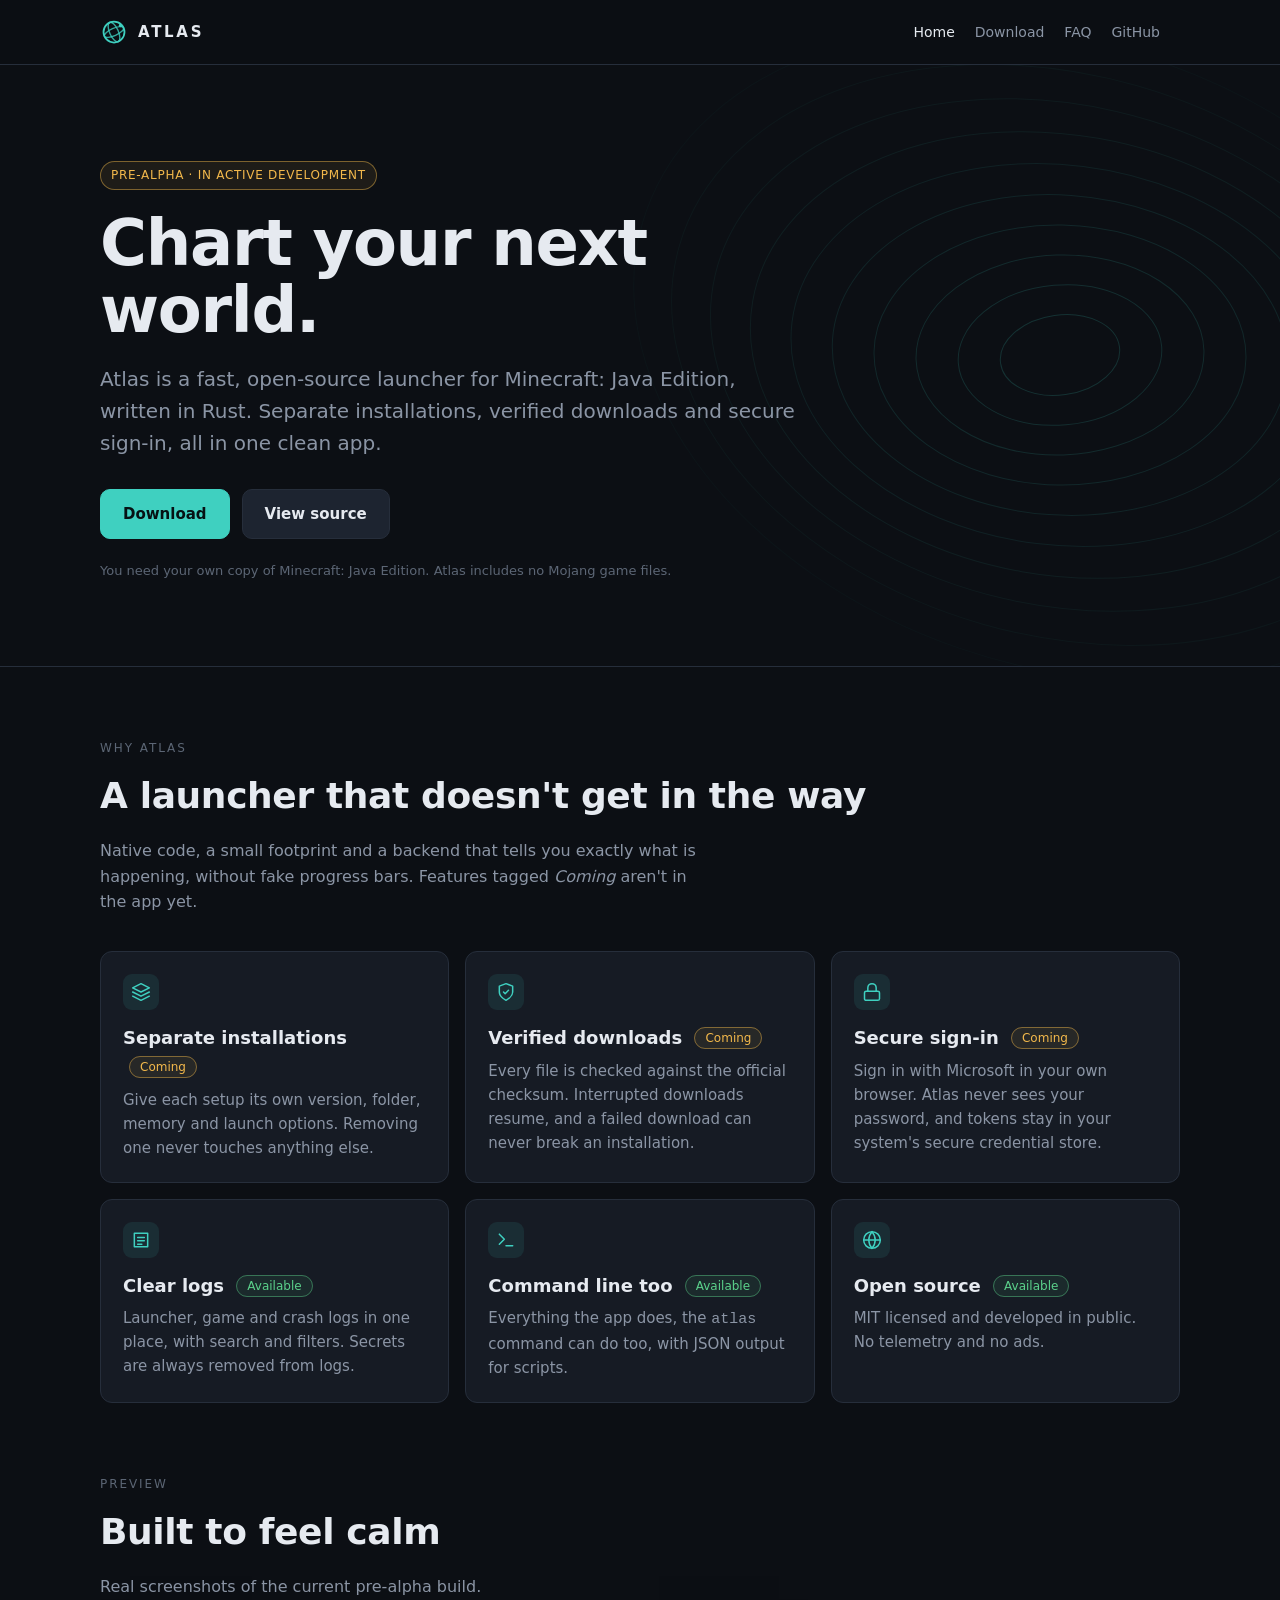
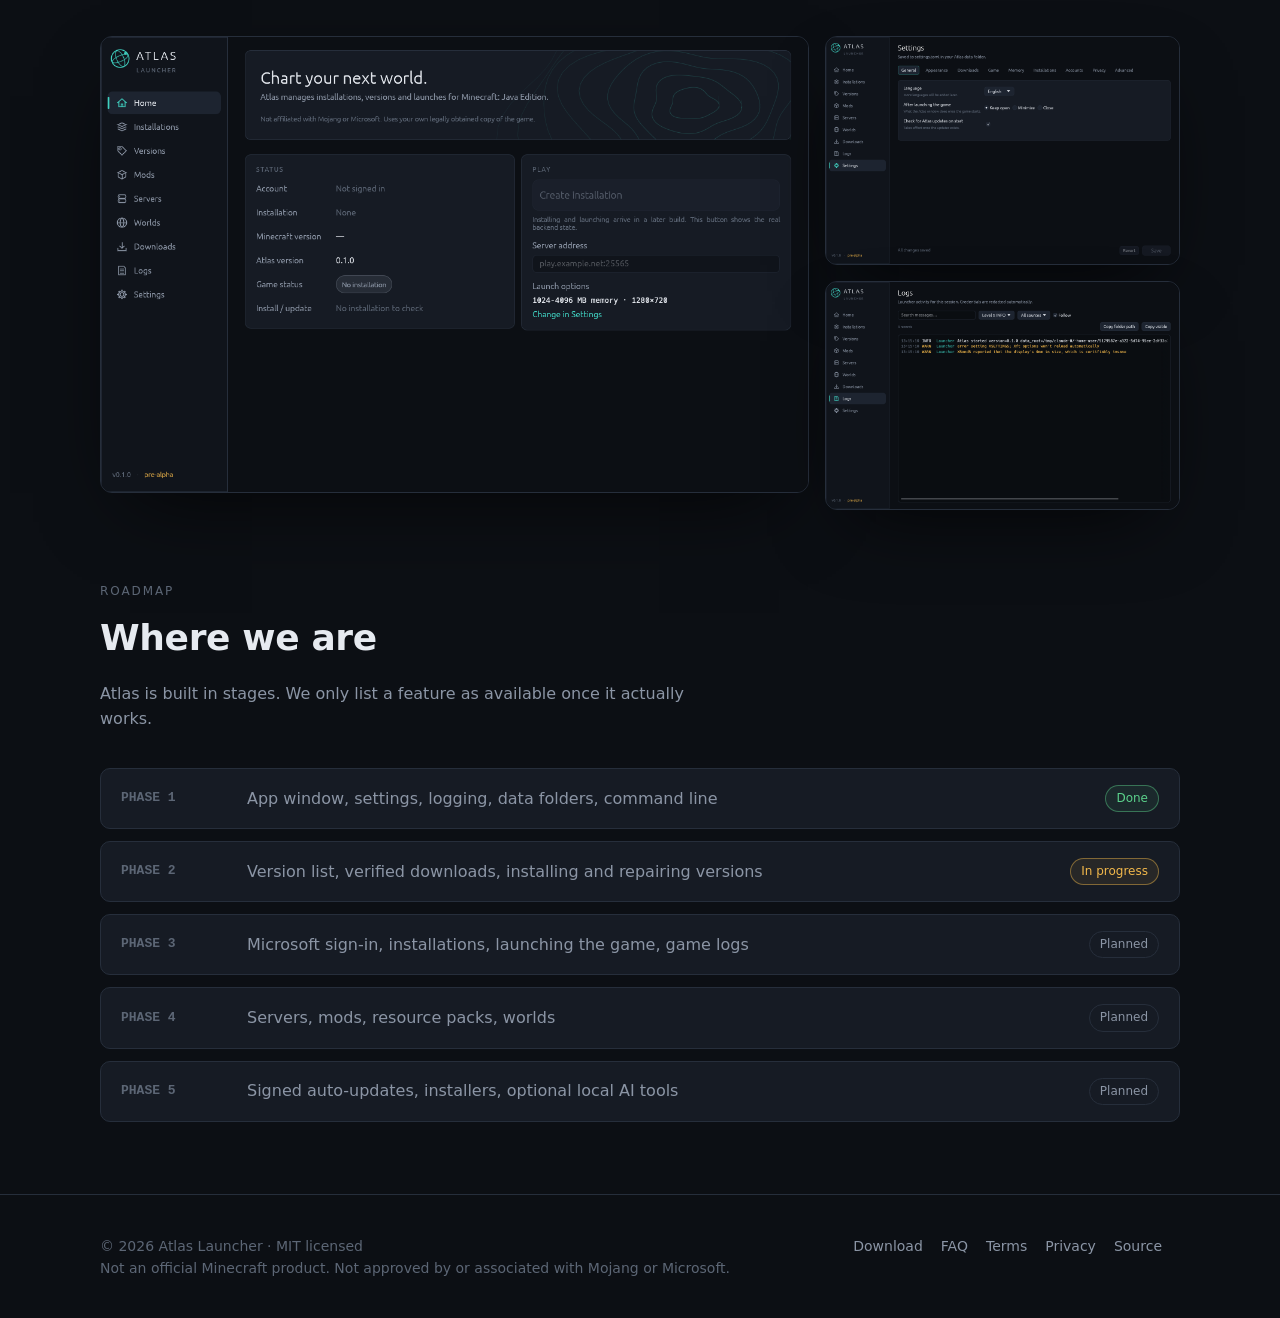
==== site/index.html @ 461ed90b "Add website (GitHub Pages) and cross-platform CI - site/: landing, download (live GitHub release loo" ====
<!doctype html>
<html lang="en">
<head>
<meta charset="utf-8">
<meta name="viewport" content="width=device-width,initial-scale=1">
<title>Atlas Launcher — a fast, open launcher for Minecraft: Java Edition</title>
<meta name="description" content="Atlas is an open-source Rust desktop launcher for Minecraft: Java Edition. Multiple installations, verified downloads, secure Microsoft sign-in.">
<meta name="theme-color" content="#0c0f14">
<meta property="og:title" content="Atlas Launcher — a fast, open launcher for Minecraft: Java Edition">
<meta property="og:description" content="Atlas is an open-source Rust desktop launcher for Minecraft: Java Edition. Multiple installations, verified downloads, secure Microsoft sign-in.">
<meta property="og:image" content="assets/home.png">
<link rel="icon" href="assets/favicon.svg" type="image/svg+xml">
<link rel="stylesheet" href="assets/style.css">
<script src="assets/site.js" defer></script>
</head>
<body>
<header class="nav"><div class="wrap">
<a class="brand" href="index.html"><svg viewBox="0 0 32 32" fill="none" aria-hidden="true"><circle cx="16" cy="16" r="12" stroke="#3fd0c0" stroke-width="2"/><ellipse cx="16" cy="16" rx="5" ry="12" transform="rotate(-24 16 16)" stroke="#3fd0c0" stroke-opacity=".8" stroke-width="1.6"/><ellipse cx="16" cy="16" rx="12" ry="4.2" transform="rotate(-24 16 16)" stroke="#3fd0c0" stroke-opacity=".8" stroke-width="1.6"/><circle cx="23.5" cy="8.5" r="2" fill="#3fd0c0"/></svg>ATLAS</a>
<button class="menu-btn" aria-expanded="false" aria-label="Menu">Menu</button>
<ul><li><a href="index.html" aria-current="page">Home</a></li><li><a href="download.html">Download</a></li><li><a href="faq.html">FAQ</a></li><li><a href="https://github.com/sayovc/Atlas-Launcher">GitHub</a></li><li><a href="#" data-discord hidden>Discord</a></li></ul>
</div></header>
<main>
<section class="hero"><div class="wrap"><svg class="contours" viewBox="0 0 900 700" fill="none" aria-hidden="true"><ellipse cx="520" cy="330" rx="60" ry="40" transform="rotate(-8 520 330)" stroke="#3fd0c0" stroke-opacity="0.32"/><ellipse cx="520" cy="330" rx="102" ry="70" transform="rotate(-5 520 330)" stroke="#3fd0c0" stroke-opacity="0.29"/><ellipse cx="520" cy="330" rx="144" ry="100" transform="rotate(-2 520 330)" stroke="#3fd0c0" stroke-opacity="0.26"/><ellipse cx="520" cy="330" rx="186" ry="130" transform="rotate(1 520 330)" stroke="#3fd0c0" stroke-opacity="0.23"/><ellipse cx="520" cy="330" rx="228" ry="160" transform="rotate(4 520 330)" stroke="#3fd0c0" stroke-opacity="0.20"/><ellipse cx="520" cy="330" rx="270" ry="190" transform="rotate(7 520 330)" stroke="#3fd0c0" stroke-opacity="0.17"/><ellipse cx="520" cy="330" rx="312" ry="220" transform="rotate(10 520 330)" stroke="#3fd0c0" stroke-opacity="0.14"/><ellipse cx="520" cy="330" rx="354" ry="250" transform="rotate(13 520 330)" stroke="#3fd0c0" stroke-opacity="0.11"/><ellipse cx="520" cy="330" rx="396" ry="280" transform="rotate(16 520 330)" stroke="#3fd0c0" stroke-opacity="0.08"/><ellipse cx="520" cy="330" rx="438" ry="310" transform="rotate(19 520 330)" stroke="#3fd0c0" stroke-opacity="0.05"/></svg>
<span class="badge">Pre-alpha · in active development</span>
<h1>Chart your next world.</h1>
<p class="lead">Atlas is a fast, open-source launcher for Minecraft: Java Edition, written in Rust. Separate installations, verified downloads and secure sign-in, all in one clean app.</p>
<div class="ctas"><a class="btn primary" href="download.html">Download</a><a class="btn" href="https://github.com/sayovc/Atlas-Launcher">View source</a><a class="btn" href="#" data-discord hidden>Join Discord</a></div>
<p class="fine">You need your own copy of Minecraft: Java Edition. Atlas includes no Mojang game files.</p>
</div></section>

<section><div class="wrap">
<p class="eyebrow">Why Atlas</p><h2>A launcher that doesn't get in the way</h2>
<p class="sub">Native code, a small footprint and a backend that tells you exactly what is happening, without fake progress bars. Features tagged <em>Coming</em> aren't in the app yet.</p>
<div class="grid">
<div class="card reveal"><div class="icon"><svg viewBox="0 0 24 24" fill="none" stroke="currentColor" stroke-width="1.8" stroke-linecap="round" stroke-linejoin="round"><path d="M12 2 2 7l10 5 10-5-10-5z"/><path d="m2 17 10 5 10-5"/><path d="m2 12 10 5 10-5"/></svg></div><h3>Separate installations <span class="pill next">Coming</span></h3><p>Give each setup its own version, folder, memory and launch options. Removing one never touches anything else.</p></div>
<div class="card reveal"><div class="icon"><svg viewBox="0 0 24 24" fill="none" stroke="currentColor" stroke-width="1.8" stroke-linecap="round" stroke-linejoin="round"><path d="M12 22s8-4 8-10V5l-8-3-8 3v7c0 6 8 10 8 10z"/><path d="m9 12 2 2 4-4"/></svg></div><h3>Verified downloads <span class="pill next">Coming</span></h3><p>Every file is checked against the official checksum. Interrupted downloads resume, and a failed download can never break an installation.</p></div>
<div class="card reveal"><div class="icon"><svg viewBox="0 0 24 24" fill="none" stroke="currentColor" stroke-width="1.8" stroke-linecap="round" stroke-linejoin="round"><rect x="3" y="11" width="18" height="11" rx="2"/><path d="M7 11V7a5 5 0 0 1 10 0v4"/></svg></div><h3>Secure sign-in <span class="pill next">Coming</span></h3><p>Sign in with Microsoft in your own browser. Atlas never sees your password, and tokens stay in your system's secure credential store.</p></div>
<div class="card reveal"><div class="icon"><svg viewBox="0 0 24 24" fill="none" stroke="currentColor" stroke-width="1.8" stroke-linecap="round" stroke-linejoin="round"><path d="M4 4h16v16H4z"/><path d="M8 9h8M8 13h8M8 17h5"/></svg></div><h3>Clear logs <span class="pill done">Available</span></h3><p>Launcher, game and crash logs in one place, with search and filters. Secrets are always removed from logs.</p></div>
<div class="card reveal"><div class="icon"><svg viewBox="0 0 24 24" fill="none" stroke="currentColor" stroke-width="1.8" stroke-linecap="round" stroke-linejoin="round"><polyline points="4 17 10 11 4 5"/><line x1="12" y1="19" x2="20" y2="19"/></svg></div><h3>Command line too <span class="pill done">Available</span></h3><p>Everything the app does, the <code>atlas</code> command can do too, with JSON output for scripts.</p></div>
<div class="card reveal"><div class="icon"><svg viewBox="0 0 24 24" fill="none" stroke="currentColor" stroke-width="1.8" stroke-linecap="round" stroke-linejoin="round"><circle cx="12" cy="12" r="10"/><path d="M2 12h20"/><path d="M12 2a15 15 0 0 1 0 20 15 15 0 0 1 0-20z"/></svg></div><h3>Open source <span class="pill done">Available</span></h3><p>MIT licensed and developed in public. No telemetry and no ads.</p></div>
</div></div></section>

<section style="padding-top:0"><div class="wrap">
<p class="eyebrow">Preview</p><h2>Built to feel calm</h2>
<p class="sub">Real screenshots of the current pre-alpha build.</p>
<div class="shots reveal"><img class="shot" src="assets/home.png" alt="Atlas home screen showing status and play panel" loading="lazy">
<div class="side"><img class="shot" src="assets/settings.png" alt="Atlas settings screen" loading="lazy"><img class="shot" src="assets/logs.png" alt="Atlas log viewer" loading="lazy"></div></div>
</div></section>

<section style="padding-top:0"><div class="wrap">
<p class="eyebrow">Roadmap</p><h2>Where we are</h2>
<p class="sub">Atlas is built in stages. We only list a feature as available once it actually works.</p>
<div class="road">
<div class="step reveal"><b>PHASE 1</b><span class="d">App window, settings, logging, data folders, command line</span><span class="pill done">Done</span></div>
<div class="step reveal"><b>PHASE 2</b><span class="d">Version list, verified downloads, installing and repairing versions</span><span class="pill next">In progress</span></div>
<div class="step reveal"><b>PHASE 3</b><span class="d">Microsoft sign-in, installations, launching the game, game logs</span><span class="pill later">Planned</span></div>
<div class="step reveal"><b>PHASE 4</b><span class="d">Servers, mods, resource packs, worlds</span><span class="pill later">Planned</span></div>
<div class="step reveal"><b>PHASE 5</b><span class="d">Signed auto-updates, installers, optional local AI tools</span><span class="pill later">Planned</span></div>
</div></div></section>

</main>
<footer><div class="wrap">
<div>© <span data-year>2026</span> Atlas Launcher · MIT licensed<br>Not an official Minecraft product. Not approved by or associated with Mojang or Microsoft.</div>
<ul><li><a href="download.html">Download</a></li><li><a href="faq.html">FAQ</a></li><li><a href="terms.html">Terms</a></li><li><a href="privacy.html">Privacy</a></li><li><a href="https://github.com/sayovc/Atlas-Launcher">Source</a></li><li><a href="#" data-discord hidden>Discord</a></li></ul>
</div></footer>
</body>
</html>
---- site/assets/style.css ----
:root{
  --bg:#0c0f14;--bg2:#10141b;--surface:#161b24;--surface-hi:#1d2430;--border:#262e3b;
  --text:#e6eaf0;--dim:#8b95a5;--faint:#5c6675;--accent:#3fd0c0;--accent-ink:#061214;
  --warn:#f2b84b;--radius:12px;--max:1120px;
  --font:"Inter",system-ui,-apple-system,"Segoe UI",Roboto,Ubuntu,sans-serif;
  --mono:"JetBrains Mono",ui-monospace,SFMono-Regular,Menlo,Consolas,monospace;
}
*{box-sizing:border-box}
html{scroll-behavior:smooth}
@media (prefers-reduced-motion:reduce){html{scroll-behavior:auto}*{animation:none!important;transition:none!important}}
body{margin:0;background:var(--bg);color:var(--text);font:16px/1.6 var(--font);-webkit-font-smoothing:antialiased}
a{color:var(--accent);text-decoration:none}a:hover{text-decoration:underline}
img{max-width:100%;display:block}
.wrap{max-width:var(--max);margin:0 auto;padding:0 20px}
/* header */
.nav{position:sticky;top:0;z-index:10;background:rgba(12,15,20,.82);backdrop-filter:blur(10px);border-bottom:1px solid var(--border)}
.nav .wrap{display:flex;align-items:center;gap:24px;height:64px}
.brand{display:flex;align-items:center;gap:10px;color:var(--text);font-weight:700;letter-spacing:.18em;font-size:15px}
.brand:hover{text-decoration:none}
.brand svg{width:28px;height:28px}
.nav ul{display:flex;gap:20px;list-style:none;margin:0 0 0 auto;padding:0}
.nav ul a{color:var(--dim);font-size:14px}.nav ul a:hover,.nav ul a[aria-current]{color:var(--text);text-decoration:none}
.menu-btn{display:none;margin-left:auto;background:none;border:1px solid var(--border);color:var(--text);border-radius:8px;padding:6px 10px;font:inherit}
@media (max-width:760px){
  .menu-btn{display:block}
  .nav ul{display:none;position:absolute;top:64px;left:0;right:0;flex-direction:column;gap:0;background:var(--bg2);border-bottom:1px solid var(--border);padding:8px 20px}
  .nav ul.open{display:flex}.nav ul a{display:block;padding:10px 0}
}
/* buttons */
.btn{display:inline-flex;align-items:center;gap:8px;padding:12px 22px;border-radius:10px;font-weight:600;font-size:15px;border:1px solid var(--border);background:var(--surface-hi);color:var(--text);transition:transform .15s,border-color .15s,background .15s}
.btn:hover{text-decoration:none;border-color:var(--accent);transform:translateY(-1px)}
.btn.primary{background:var(--accent);color:var(--accent-ink);border-color:var(--accent)}
.btn.primary:hover{filter:brightness(1.07)}
.btn[hidden]{display:none}
/* hero */
.hero{position:relative;overflow:hidden;padding:96px 0 72px;border-bottom:1px solid var(--border)}
.hero .contours{position:absolute;right:-160px;top:-40px;width:900px;opacity:.55;pointer-events:none}
.hero h1{font-size:clamp(36px,6vw,64px);line-height:1.05;margin:0 0 18px;letter-spacing:-.02em;max-width:14ch}
.hero p.lead{font-size:clamp(17px,2.2vw,20px);color:var(--dim);max-width:56ch;margin:0 0 30px}
.hero .ctas{display:flex;flex-wrap:wrap;gap:12px}
.badge{display:inline-block;font-size:12px;letter-spacing:.06em;text-transform:uppercase;padding:4px 10px;border-radius:999px;border:1px solid rgba(242,184,75,.45);color:var(--warn);background:rgba(242,184,75,.08);margin-bottom:20px}
.fine{font-size:13px;color:var(--faint);margin-top:22px}
/* sections */
section{padding:72px 0}
.eyebrow{font-size:12px;letter-spacing:.16em;text-transform:uppercase;color:var(--faint);margin:0 0 8px}
h2{font-size:clamp(26px,3.4vw,36px);margin:0 0 14px;letter-spacing:-.01em}
h3{margin:0 0 6px;font-size:18px}
.sub{color:var(--dim);max-width:60ch;margin:0 0 36px}
.grid{display:grid;gap:16px;grid-template-columns:repeat(auto-fit,minmax(300px,1fr))}
.card h3 .pill{vertical-align:middle;margin-left:6px;font-weight:500}
.card{background:var(--surface);border:1px solid var(--border);border-radius:var(--radius);padding:22px}
.card p{margin:0;color:var(--dim);font-size:15px}
.card .icon{width:36px;height:36px;border-radius:9px;display:grid;place-items:center;background:rgba(63,208,192,.1);color:var(--accent);margin-bottom:14px}
.card .icon svg{width:20px;height:20px}
.shot{border-radius:var(--radius);border:1px solid var(--border);box-shadow:0 30px 80px -30px rgba(0,0,0,.8)}
.shots{display:grid;gap:16px;grid-template-columns:2fr 1fr}
.shots .side{display:grid;gap:16px}
@media (max-width:760px){.shots{grid-template-columns:1fr}}
/* roadmap */
.road{display:grid;gap:12px}
.step{display:grid;grid-template-columns:110px 1fr auto;gap:16px;align-items:center;background:var(--surface);border:1px solid var(--border);border-radius:10px;padding:16px 20px}
.step b{font-family:var(--mono);font-size:13px;color:var(--faint)}
.step span.d{color:var(--dim)}
.pill{font-size:12px;padding:3px 10px;border-radius:999px;white-space:nowrap}
.pill.done{color:#5bd18b;border:1px solid rgba(91,209,139,.45);background:rgba(91,209,139,.08)}
.pill.next{color:var(--warn);border:1px solid rgba(242,184,75,.45);background:rgba(242,184,75,.08)}
.pill.later{color:var(--dim);border:1px solid var(--border)}
@media (max-width:620px){.step{grid-template-columns:1fr}}
/* prose pages */
.page{padding:64px 0 80px}
.prose{max-width:760px}
.prose h1{font-size:clamp(30px,4.5vw,44px);margin:0 0 8px;letter-spacing:-.02em}
.prose h2{font-size:22px;margin:40px 0 10px}
.prose p,.prose li{color:#c4cad4}
.prose .meta{color:var(--faint);font-size:14px;margin-bottom:28px}
.prose code,pre{font-family:var(--mono);font-size:14px;background:var(--surface);border:1px solid var(--border);border-radius:6px}
.prose code{padding:1px 6px}
pre{padding:16px;overflow-x:auto;color:var(--text)}
details{background:var(--surface);border:1px solid var(--border);border-radius:10px;padding:14px 18px;margin-bottom:10px}
details summary{cursor:pointer;font-weight:600}
details p{margin:10px 0 0}
.note{border-left:3px solid var(--warn);background:rgba(242,184,75,.06);padding:12px 16px;border-radius:0 8px 8px 0;color:#d9cfb9}
/* downloads */
.dl-grid{display:grid;gap:16px;grid-template-columns:repeat(auto-fit,minmax(260px,1fr));margin:28px 0}
.dl{background:var(--surface);border:1px solid var(--border);border-radius:var(--radius);padding:22px;display:flex;flex-direction:column;gap:10px}
.dl.recommended{border-color:var(--accent);box-shadow:0 0 0 1px var(--accent) inset}
.dl .os{font-weight:700;font-size:18px}
.dl .files{display:flex;flex-direction:column;gap:6px;font-size:14px}
.dl .muted{color:var(--faint);font-size:14px}
/* footer */
footer{border-top:1px solid var(--border);padding:40px 0;color:var(--faint);font-size:14px}
footer .wrap{display:flex;flex-wrap:wrap;gap:24px;justify-content:space-between}
footer ul{list-style:none;display:flex;flex-wrap:wrap;gap:18px;margin:0;padding:0}
footer a{color:var(--dim)}
.reveal{opacity:0;transform:translateY(12px);transition:opacity .6s ease,transform .6s ease}
.reveal.in{opacity:1;transform:none}
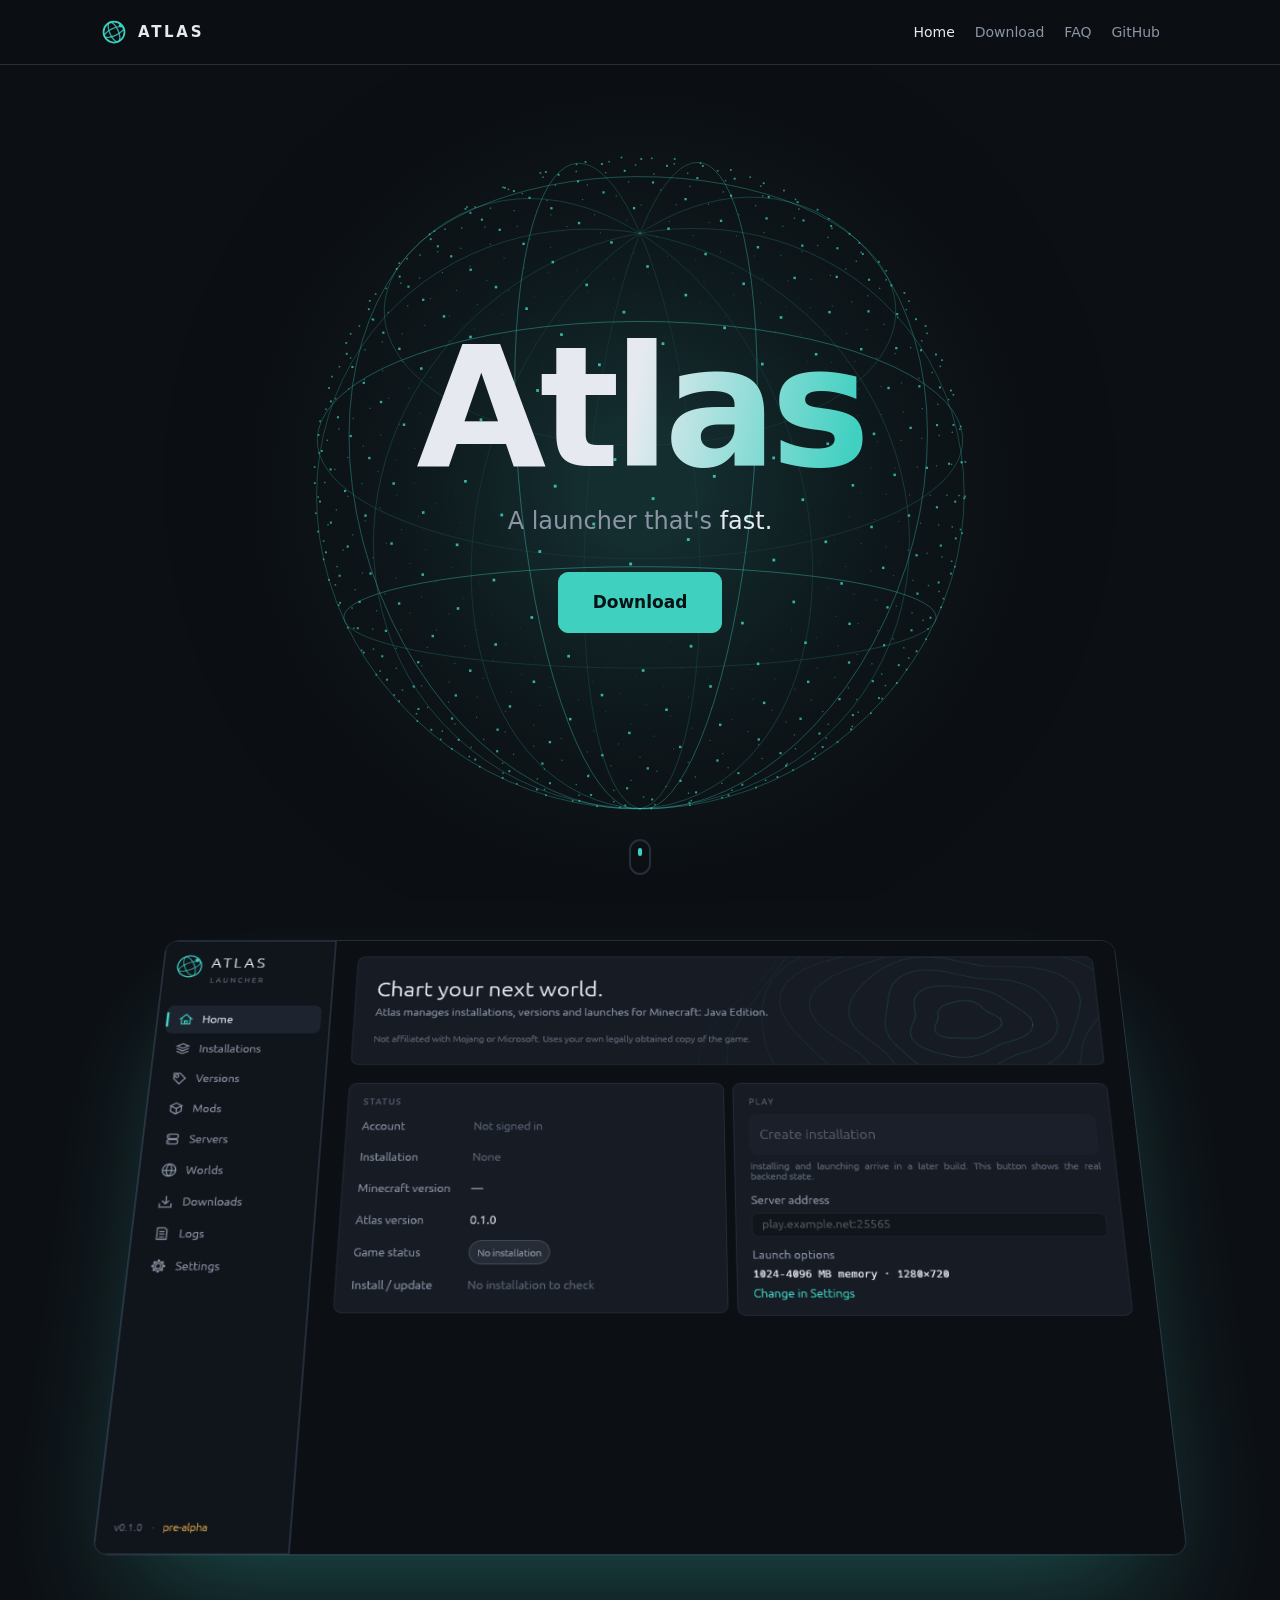
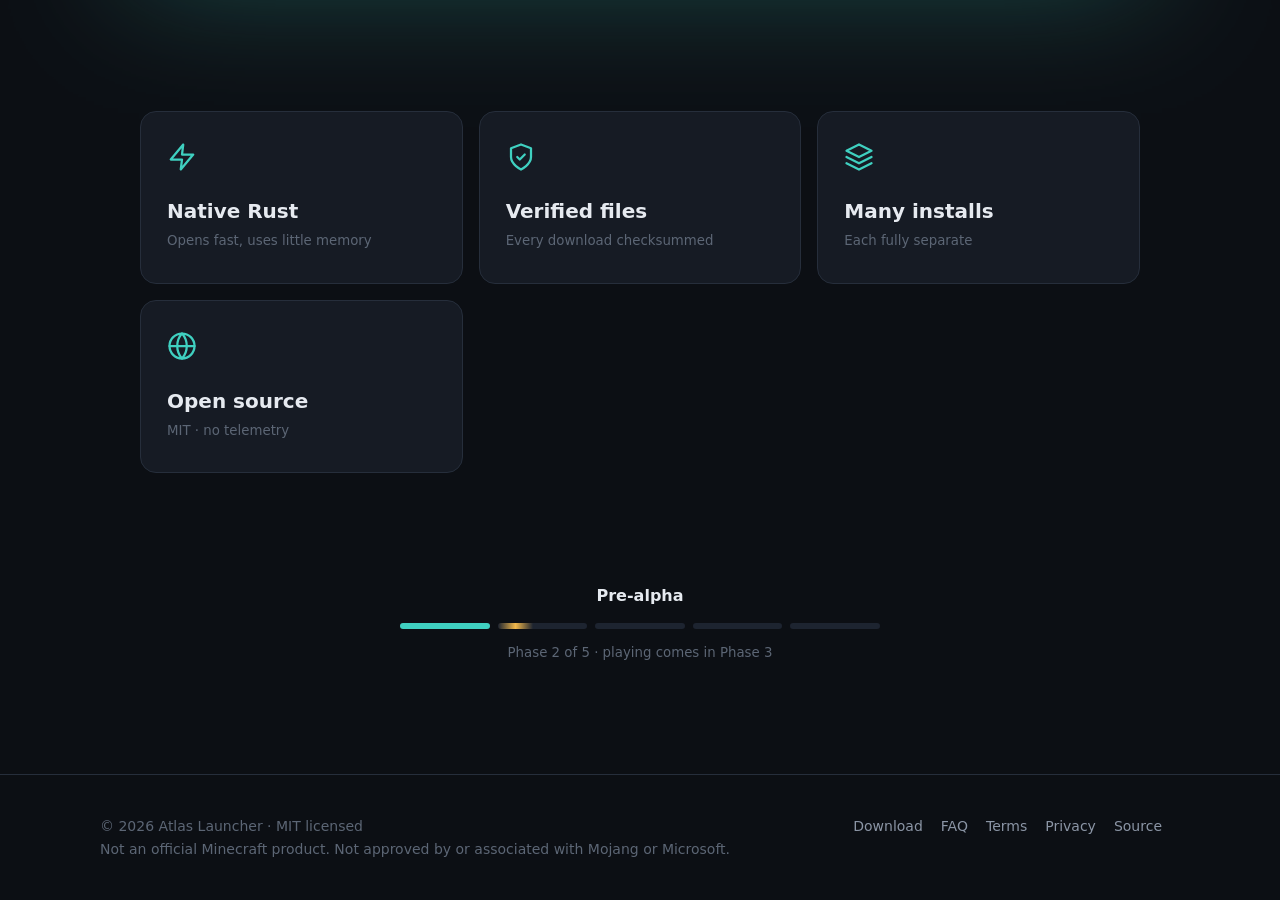
==== commit cb3635f6: "Website: minimal animated home page Interactive canvas globe (cursor tilt, drag to spin), cycling ta" ====
--- a/site/index.html
+++ b/site/index.html
@@ -3,11 +3,11 @@
 <head>
 <meta charset="utf-8">
 <meta name="viewport" content="width=device-width,initial-scale=1">
-<title>Atlas Launcher — a fast, open launcher for Minecraft: Java Edition</title>
-<meta name="description" content="Atlas is an open-source Rust desktop launcher for Minecraft: Java Edition. Multiple installations, verified downloads, secure Microsoft sign-in.">
+<title>Atlas Launcher</title>
+<meta name="description" content="A fast, open-source Minecraft: Java Edition launcher written in Rust.">
 <meta name="theme-color" content="#0c0f14">
-<meta property="og:title" content="Atlas Launcher — a fast, open launcher for Minecraft: Java Edition">
-<meta property="og:description" content="Atlas is an open-source Rust desktop launcher for Minecraft: Java Edition. Multiple installations, verified downloads, secure Microsoft sign-in.">
+<meta property="og:title" content="Atlas Launcher">
+<meta property="og:description" content="A fast, open-source Minecraft: Java Edition launcher written in Rust.">
 <meta property="og:image" content="assets/home.png">
 <link rel="icon" href="assets/favicon.svg" type="image/svg+xml">
 <link rel="stylesheet" href="assets/style.css">
@@ -20,43 +20,35 @@
 <ul><li><a href="index.html" aria-current="page">Home</a></li><li><a href="download.html">Download</a></li><li><a href="faq.html">FAQ</a></li><li><a href="https://github.com/sayovc/Atlas-Launcher">GitHub</a></li><li><a href="#" data-discord hidden>Discord</a></li></ul>
 </div></header>
 <main>
-<section class="hero"><div class="wrap"><svg class="contours" viewBox="0 0 900 700" fill="none" aria-hidden="true"><ellipse cx="520" cy="330" rx="60" ry="40" transform="rotate(-8 520 330)" stroke="#3fd0c0" stroke-opacity="0.32"/><ellipse cx="520" cy="330" rx="102" ry="70" transform="rotate(-5 520 330)" stroke="#3fd0c0" stroke-opacity="0.29"/><ellipse cx="520" cy="330" rx="144" ry="100" transform="rotate(-2 520 330)" stroke="#3fd0c0" stroke-opacity="0.26"/><ellipse cx="520" cy="330" rx="186" ry="130" transform="rotate(1 520 330)" stroke="#3fd0c0" stroke-opacity="0.23"/><ellipse cx="520" cy="330" rx="228" ry="160" transform="rotate(4 520 330)" stroke="#3fd0c0" stroke-opacity="0.20"/><ellipse cx="520" cy="330" rx="270" ry="190" transform="rotate(7 520 330)" stroke="#3fd0c0" stroke-opacity="0.17"/><ellipse cx="520" cy="330" rx="312" ry="220" transform="rotate(10 520 330)" stroke="#3fd0c0" stroke-opacity="0.14"/><ellipse cx="520" cy="330" rx="354" ry="250" transform="rotate(13 520 330)" stroke="#3fd0c0" stroke-opacity="0.11"/><ellipse cx="520" cy="330" rx="396" ry="280" transform="rotate(16 520 330)" stroke="#3fd0c0" stroke-opacity="0.08"/><ellipse cx="520" cy="330" rx="438" ry="310" transform="rotate(19 520 330)" stroke="#3fd0c0" stroke-opacity="0.05"/></svg>
-<span class="badge">Pre-alpha · in active development</span>
-<h1>Chart your next world.</h1>
-<p class="lead">Atlas is a fast, open-source launcher for Minecraft: Java Edition, written in Rust. Separate installations, verified downloads and secure sign-in, all in one clean app.</p>
-<div class="ctas"><a class="btn primary" href="download.html">Download</a><a class="btn" href="https://github.com/sayovc/Atlas-Launcher">View source</a><a class="btn" href="#" data-discord hidden>Join Discord</a></div>
-<p class="fine">You need your own copy of Minecraft: Java Edition. Atlas includes no Mojang game files.</p>
-</div></section>
+<section class="hero2"><canvas id="globe" aria-hidden="true"></canvas>
+<div class="inner">
+<h1 class="title">Atlas</h1>
+<p class="tag">A launcher that's <span class="word" id="word">fast.</span></p>
+<a class="btn primary glow magnetic" href="download.html">Download</a>
+</div><span class="scroll-hint" aria-hidden="true"></span></section>
 
-<section><div class="wrap">
-<p class="eyebrow">Why Atlas</p><h2>A launcher that doesn't get in the way</h2>
-<p class="sub">Native code, a small footprint and a backend that tells you exactly what is happening, without fake progress bars. Features tagged <em>Coming</em> aren't in the app yet.</p>
-<div class="grid">
-<div class="card reveal"><div class="icon"><svg viewBox="0 0 24 24" fill="none" stroke="currentColor" stroke-width="1.8" stroke-linecap="round" stroke-linejoin="round"><path d="M12 2 2 7l10 5 10-5-10-5z"/><path d="m2 17 10 5 10-5"/><path d="m2 12 10 5 10-5"/></svg></div><h3>Separate installations <span class="pill next">Coming</span></h3><p>Give each setup its own version, folder, memory and launch options. Removing one never touches anything else.</p></div>
-<div class="card reveal"><div class="icon"><svg viewBox="0 0 24 24" fill="none" stroke="currentColor" stroke-width="1.8" stroke-linecap="round" stroke-linejoin="round"><path d="M12 22s8-4 8-10V5l-8-3-8 3v7c0 6 8 10 8 10z"/><path d="m9 12 2 2 4-4"/></svg></div><h3>Verified downloads <span class="pill next">Coming</span></h3><p>Every file is checked against the official checksum. Interrupted downloads resume, and a failed download can never break an installation.</p></div>
-<div class="card reveal"><div class="icon"><svg viewBox="0 0 24 24" fill="none" stroke="currentColor" stroke-width="1.8" stroke-linecap="round" stroke-linejoin="round"><rect x="3" y="11" width="18" height="11" rx="2"/><path d="M7 11V7a5 5 0 0 1 10 0v4"/></svg></div><h3>Secure sign-in <span class="pill next">Coming</span></h3><p>Sign in with Microsoft in your own browser. Atlas never sees your password, and tokens stay in your system's secure credential store.</p></div>
-<div class="card reveal"><div class="icon"><svg viewBox="0 0 24 24" fill="none" stroke="currentColor" stroke-width="1.8" stroke-linecap="round" stroke-linejoin="round"><path d="M4 4h16v16H4z"/><path d="M8 9h8M8 13h8M8 17h5"/></svg></div><h3>Clear logs <span class="pill done">Available</span></h3><p>Launcher, game and crash logs in one place, with search and filters. Secrets are always removed from logs.</p></div>
-<div class="card reveal"><div class="icon"><svg viewBox="0 0 24 24" fill="none" stroke="currentColor" stroke-width="1.8" stroke-linecap="round" stroke-linejoin="round"><polyline points="4 17 10 11 4 5"/><line x1="12" y1="19" x2="20" y2="19"/></svg></div><h3>Command line too <span class="pill done">Available</span></h3><p>Everything the app does, the <code>atlas</code> command can do too, with JSON output for scripts.</p></div>
-<div class="card reveal"><div class="icon"><svg viewBox="0 0 24 24" fill="none" stroke="currentColor" stroke-width="1.8" stroke-linecap="round" stroke-linejoin="round"><circle cx="12" cy="12" r="10"/><path d="M2 12h20"/><path d="M12 2a15 15 0 0 1 0 20 15 15 0 0 1 0-20z"/></svg></div><h3>Open source <span class="pill done">Available</span></h3><p>MIT licensed and developed in public. No telemetry and no ads.</p></div>
-</div></div></section>
+<div class="stage"><div class="frame"><img src="assets/home.png" alt="Atlas launcher home screen"></div></div>
 
-<section style="padding-top:0"><div class="wrap">
-<p class="eyebrow">Preview</p><h2>Built to feel calm</h2>
-<p class="sub">Real screenshots of the current pre-alpha build.</p>
-<div class="shots reveal"><img class="shot" src="assets/home.png" alt="Atlas home screen showing status and play panel" loading="lazy">
-<div class="side"><img class="shot" src="assets/settings.png" alt="Atlas settings screen" loading="lazy"><img class="shot" src="assets/logs.png" alt="Atlas log viewer" loading="lazy"></div></div>
-</div></section>
+<div class="tiles">
+<div class="spot"><svg viewBox="0 0 24 24" fill="none" stroke="currentColor" stroke-width="1.8" stroke-linecap="round" stroke-linejoin="round"><path d="M13 2 3 14h9l-1 8 10-12h-9l1-8z"/></svg><b>Native Rust</b><small>Opens fast, uses little memory</small></div>
+<div class="spot"><svg viewBox="0 0 24 24" fill="none" stroke="currentColor" stroke-width="1.8" stroke-linecap="round" stroke-linejoin="round"><path d="M12 22s8-4 8-10V5l-8-3-8 3v7c0 6 8 10 8 10z"/><path d="m9 12 2 2 4-4"/></svg><b>Verified files</b><small>Every download checksummed</small></div>
+<div class="spot"><svg viewBox="0 0 24 24" fill="none" stroke="currentColor" stroke-width="1.8" stroke-linecap="round" stroke-linejoin="round"><path d="M12 2 2 7l10 5 10-5-10-5z"/><path d="m2 17 10 5 10-5"/><path d="m2 12 10 5 10-5"/></svg><b>Many installs</b><small>Each fully separate</small></div>
+<div class="spot"><svg viewBox="0 0 24 24" fill="none" stroke="currentColor" stroke-width="1.8" stroke-linecap="round" stroke-linejoin="round"><circle cx="12" cy="12" r="10"/><path d="M2 12h20"/><path d="M12 2a15 15 0 0 1 0 20 15 15 0 0 1 0-20z"/></svg><b>Open source</b><small>MIT · no telemetry</small></div>
+</div>
 
-<section style="padding-top:0"><div class="wrap">
-<p class="eyebrow">Roadmap</p><h2>Where we are</h2>
-<p class="sub">Atlas is built in stages. We only list a feature as available once it actually works.</p>
-<div class="road">
-<div class="step reveal"><b>PHASE 1</b><span class="d">App window, settings, logging, data folders, command line</span><span class="pill done">Done</span></div>
-<div class="step reveal"><b>PHASE 2</b><span class="d">Version list, verified downloads, installing and repairing versions</span><span class="pill next">In progress</span></div>
-<div class="step reveal"><b>PHASE 3</b><span class="d">Microsoft sign-in, installations, launching the game, game logs</span><span class="pill later">Planned</span></div>
-<div class="step reveal"><b>PHASE 4</b><span class="d">Servers, mods, resource packs, worlds</span><span class="pill later">Planned</span></div>
-<div class="step reveal"><b>PHASE 5</b><span class="d">Signed auto-updates, installers, optional local AI tools</span><span class="pill later">Planned</span></div>
-</div></div></section>
+<div class="progress"><b>Pre-alpha</b>
+<div class="bar"><i class="done"></i><i class="now"></i><i></i><i></i><i></i></div>
+<small>Phase 2 of 5 · playing comes in Phase 3</small></div>
+<script src="assets/globe.js" defer></script>
+<script>
+(() => {
+  const words = ["fast.", "open.", "yours.", "safe.", "simple."];
+  const el = document.getElementById("word"); let i = 0;
+  if (matchMedia("(prefers-reduced-motion: reduce)").matches) return;
+  setInterval(() => { i = (i + 1) % words.length; el.textContent = words[i];
+    el.style.animation = "none"; void el.offsetWidth; el.style.animation = ""; }, 2200);
+})();
+</script>
 
 </main>
 <footer><div class="wrap">
--- a/site/assets/style.css
+++ b/site/assets/style.css
@@ -94,3 +94,40 @@
 footer a{color:var(--dim)}
 .reveal{opacity:0;transform:translateY(12px);transition:opacity .6s ease,transform .6s ease}
 .reveal.in{opacity:1;transform:none}
+/* ---------- home v2 ---------- */
+.hero2{position:relative;min-height:calc(100vh - 64px);display:grid;place-items:center;text-align:center;overflow:hidden;padding:40px 20px}
+.hero2 canvas{position:absolute;inset:0;width:100%;height:100%;cursor:grab}
+.hero2 canvas:active{cursor:grabbing}
+.hero2 .inner{position:relative;pointer-events:none}
+.hero2 .inner a{pointer-events:auto}
+.title{font-size:clamp(64px,14vw,168px);font-weight:800;letter-spacing:-.04em;line-height:.9;margin:0;
+  background:linear-gradient(100deg,#e6eaf0 20%,#3fd0c0 40%,#e6eaf0 60%);background-size:250% 100%;
+  -webkit-background-clip:text;background-clip:text;color:transparent;animation:shine 6s ease-in-out infinite}
+@keyframes shine{0%,100%{background-position:100% 0}50%{background-position:0 0}}
+.tag{font-size:clamp(18px,2.4vw,24px);color:var(--dim);margin:18px 0 34px;height:1.5em}
+.tag .word{color:var(--text);display:inline-block;animation:wordin .5s ease}
+@keyframes wordin{from{opacity:0;transform:translateY(10px);filter:blur(4px)}to{opacity:1;transform:none;filter:none}}
+.btn.glow{box-shadow:0 0 0 0 rgba(63,208,192,.5);animation:pulse 2.6s infinite;padding:16px 34px;font-size:17px;transition:transform .2s ease}
+@keyframes pulse{0%{box-shadow:0 0 0 0 rgba(63,208,192,.45)}70%{box-shadow:0 0 0 18px rgba(63,208,192,0)}100%{box-shadow:0 0 0 0 rgba(63,208,192,0)}}
+.scroll-hint{position:absolute;bottom:26px;left:50%;width:22px;height:36px;margin-left:-11px;border:2px solid var(--border);border-radius:12px}
+.scroll-hint::after{content:"";position:absolute;left:50%;top:7px;width:4px;height:8px;margin-left:-2px;border-radius:2px;background:var(--accent);animation:wheel 1.8s infinite}
+@keyframes wheel{0%{opacity:0;transform:translateY(0)}30%{opacity:1}100%{opacity:0;transform:translateY(12px)}}
+.stage{perspective:1400px;padding:40px 20px 100px}
+.stage .frame{max-width:1040px;margin:0 auto;transform:rotateX(18deg) scale(.91);transform-origin:50% 0;transition:transform .25s ease-out;border-radius:14px;
+  box-shadow:0 60px 120px -40px rgba(63,208,192,.35),0 0 0 1px var(--border)}
+.stage .frame img{border-radius:14px}
+.tiles{display:grid;gap:16px;grid-template-columns:repeat(auto-fit,minmax(250px,1fr));max-width:1040px;margin:0 auto;padding:0 20px 110px}
+.spot{position:relative;overflow:hidden;background:var(--surface);border:1px solid var(--border);border-radius:16px;padding:30px 26px;transition:transform .25s,border-color .25s}
+.spot::before{content:"";position:absolute;inset:0;background:radial-gradient(320px circle at var(--x,50%) var(--y,50%),rgba(63,208,192,.16),transparent 60%);opacity:0;transition:opacity .3s}
+.spot:hover{transform:translateY(-4px);border-color:rgba(63,208,192,.45)}.spot:hover::before{opacity:1}
+.spot svg{width:30px;height:30px;color:var(--accent);margin-bottom:16px;position:relative}
+.spot b{display:block;font-size:20px;position:relative}
+.spot small{color:var(--faint);position:relative}
+.progress{max-width:520px;margin:0 auto 110px;padding:0 20px;text-align:center}
+.bar{display:flex;gap:8px;margin:14px 0 10px}
+.bar i{flex:1;height:6px;border-radius:3px;background:var(--surface-hi);position:relative;overflow:hidden}
+.bar i.done{background:var(--accent)}
+.bar i.now::after{content:"";position:absolute;inset:0;width:40%;background:linear-gradient(90deg,transparent,var(--warn),transparent);animation:slide 1.6s infinite}
+@keyframes slide{from{transform:translateX(-100%)}to{transform:translateX(260%)}}
+.progress small{color:var(--faint)}
+@media (prefers-reduced-motion:reduce){.title{animation:none}.stage .frame{transform:none}}
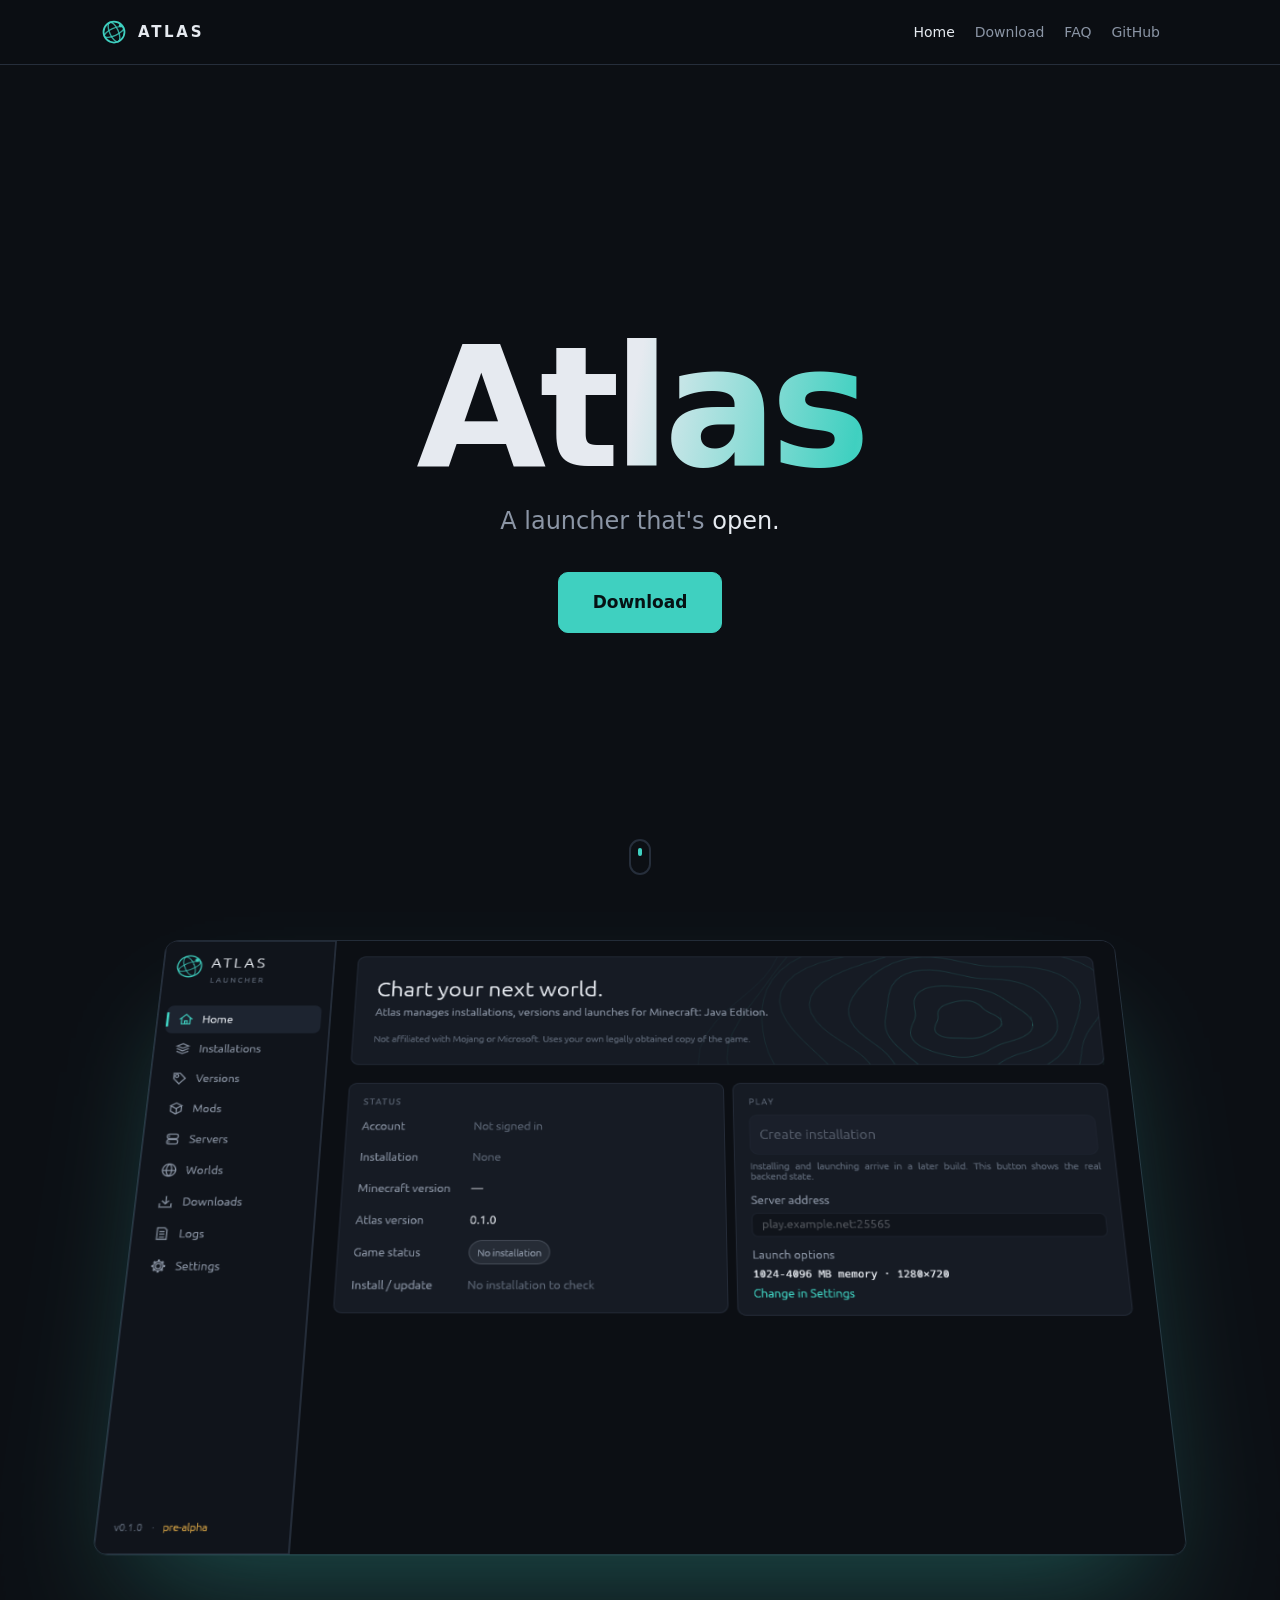
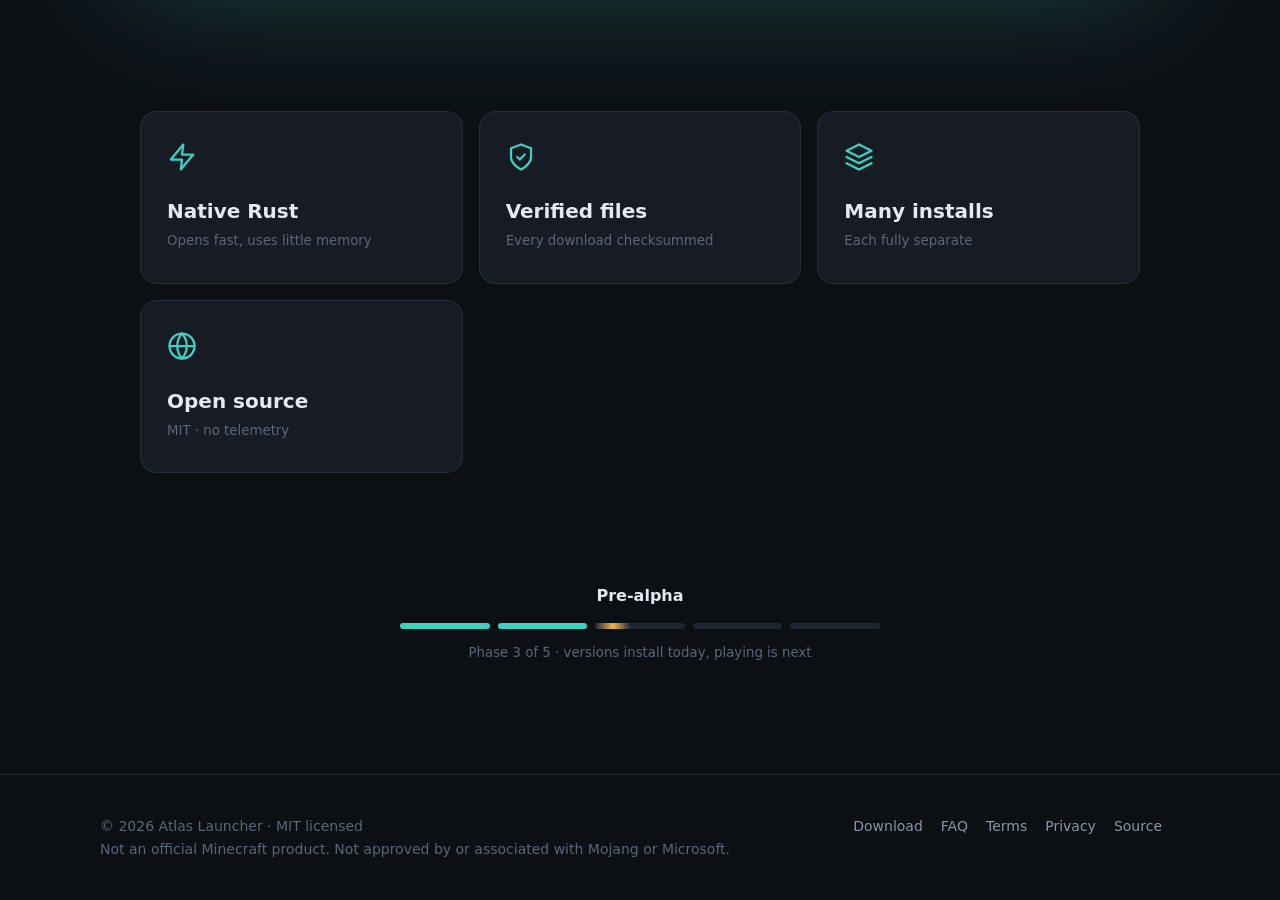
==== commit 9043f3eb: "Phase 2: version manager and verified downloads - atlas-downloads: async resumable downloads (Range " ====
--- a/site/index.html
+++ b/site/index.html
@@ -37,8 +37,8 @@
 </div>
 
 <div class="progress"><b>Pre-alpha</b>
-<div class="bar"><i class="done"></i><i class="now"></i><i></i><i></i><i></i></div>
-<small>Phase 2 of 5 · playing comes in Phase 3</small></div>
+<div class="bar"><i class="done"></i><i class="done"></i><i class="now"></i><i></i><i></i></div>
+<small>Phase 3 of 5 · versions install today, playing is next</small></div>
 <script src="assets/globe.js" defer></script>
 <script>
 (() => {
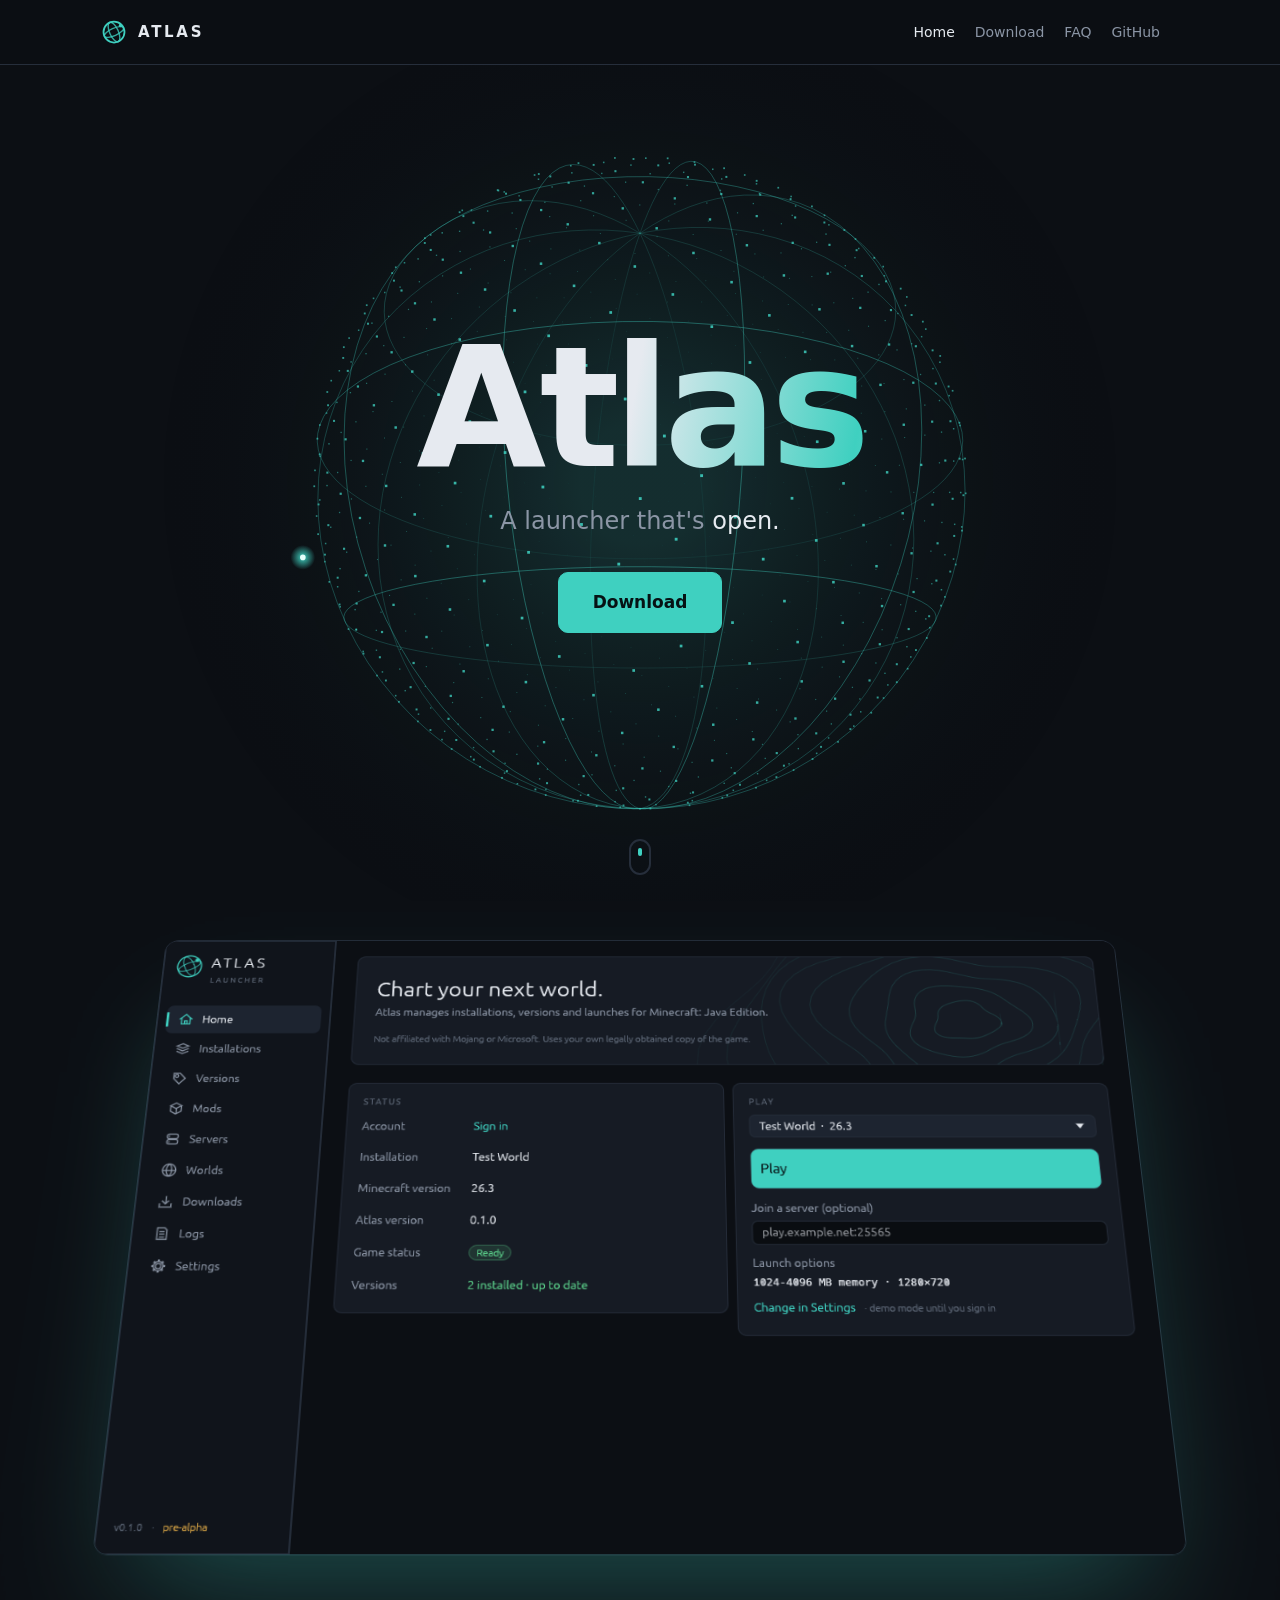
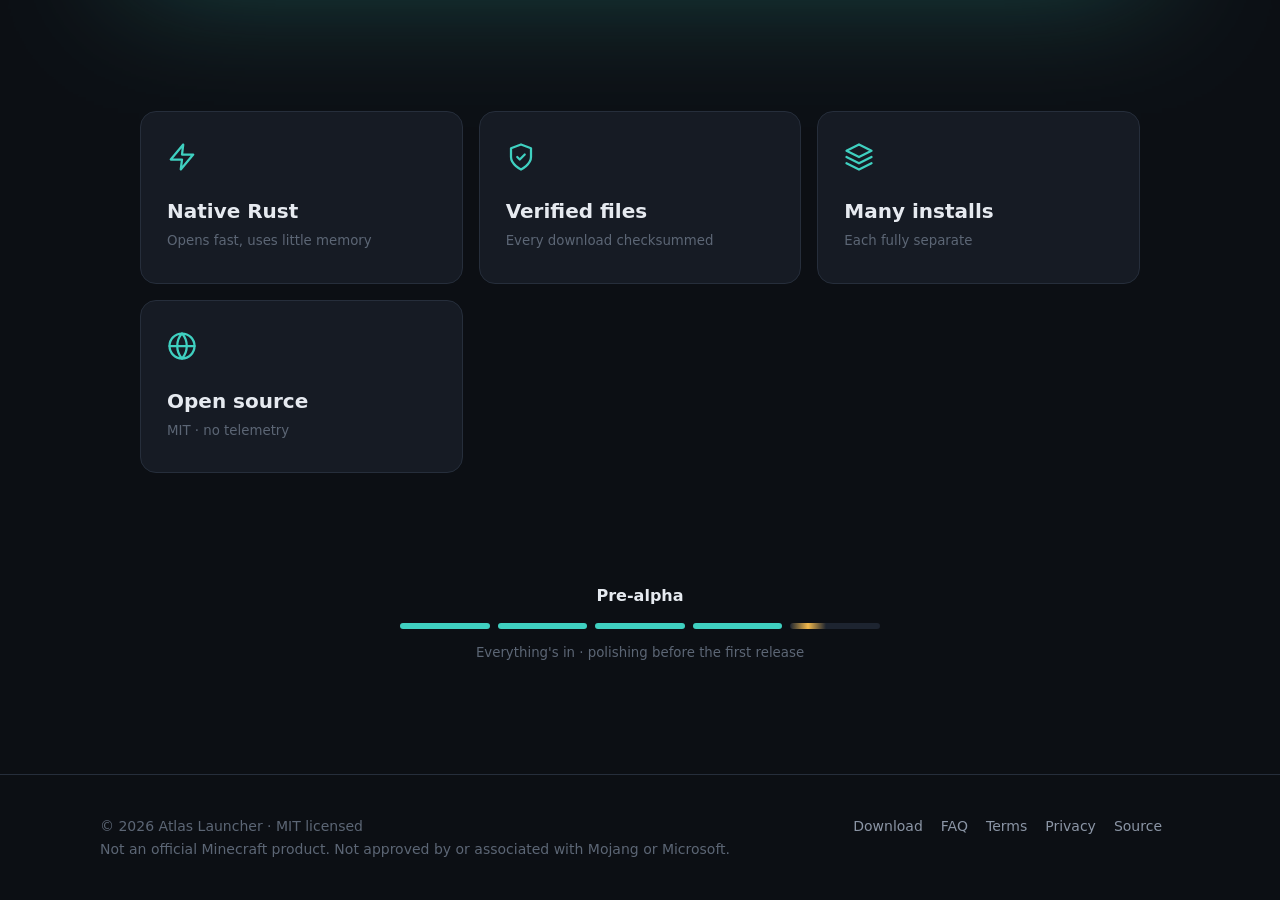
==== commit 951895a6: "Rewrite comments and docs in plain language, refresh site and screenshots Co-Authored-By: Claude Opu" ====
--- a/site/index.html
+++ b/site/index.html
@@ -37,8 +37,8 @@
 </div>
 
 <div class="progress"><b>Pre-alpha</b>
-<div class="bar"><i class="done"></i><i class="done"></i><i class="now"></i><i></i><i></i></div>
-<small>Phase 3 of 5 · versions install today, playing is next</small></div>
+<div class="bar"><i class="done"></i><i class="done"></i><i class="done"></i><i class="done"></i><i class="now"></i></div>
+<small>Everything's in · polishing before the first release</small></div>
 <script src="assets/globe.js" defer></script>
 <script>
 (() => {
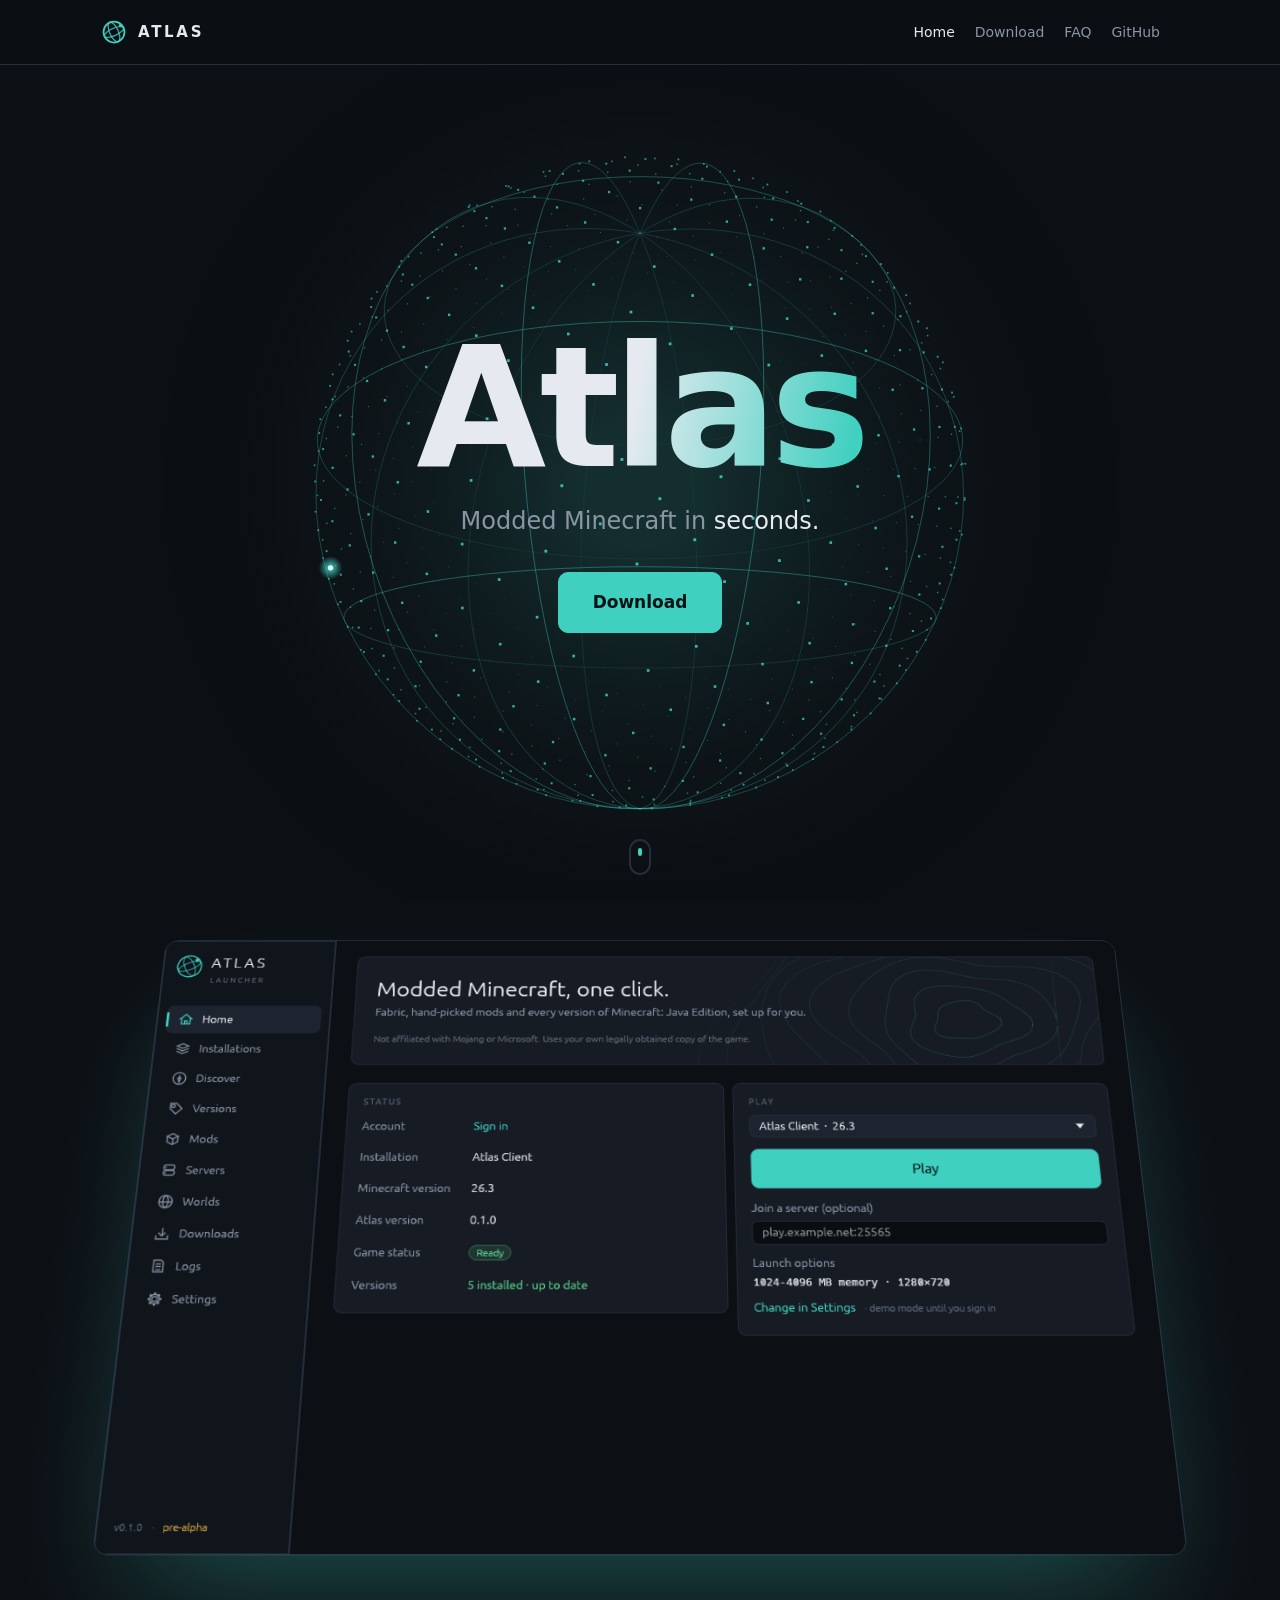
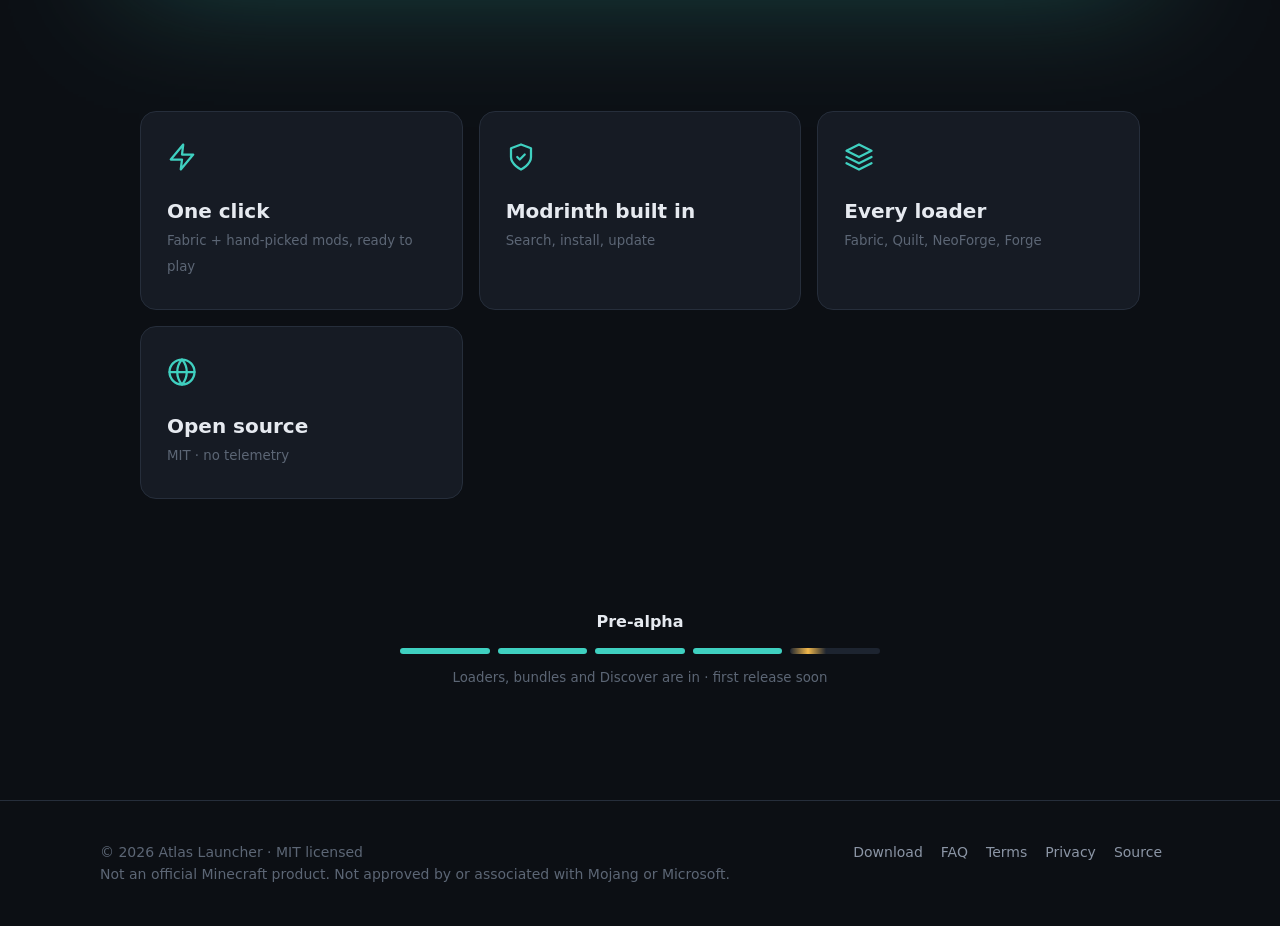
==== commit 7b986a84: "Turn Atlas into a one-click modded launcher Inspired by Polyfrost's OneLauncher (ideas only, no code" ====
--- a/site/index.html
+++ b/site/index.html
@@ -4,10 +4,10 @@
 <meta charset="utf-8">
 <meta name="viewport" content="width=device-width,initial-scale=1">
 <title>Atlas Launcher</title>
-<meta name="description" content="A fast, open-source Minecraft: Java Edition launcher written in Rust.">
+<meta name="description" content="Modded Minecraft in one click: Fabric, hand-picked mods and every loader, in a fast open-source launcher.">
 <meta name="theme-color" content="#0c0f14">
 <meta property="og:title" content="Atlas Launcher">
-<meta property="og:description" content="A fast, open-source Minecraft: Java Edition launcher written in Rust.">
+<meta property="og:description" content="Modded Minecraft in one click: Fabric, hand-picked mods and every loader, in a fast open-source launcher.">
 <meta property="og:image" content="assets/home.png">
 <link rel="icon" href="assets/favicon.svg" type="image/svg+xml">
 <link rel="stylesheet" href="assets/style.css">
@@ -23,26 +23,26 @@
 <section class="hero2"><canvas id="globe" aria-hidden="true"></canvas>
 <div class="inner">
 <h1 class="title">Atlas</h1>
-<p class="tag">A launcher that's <span class="word" id="word">fast.</span></p>
+<p class="tag">Modded Minecraft in <span class="word" id="word">one click.</span></p>
 <a class="btn primary glow magnetic" href="download.html">Download</a>
 </div><span class="scroll-hint" aria-hidden="true"></span></section>
 
 <div class="stage"><div class="frame"><img src="assets/home.png" alt="Atlas launcher home screen"></div></div>
 
 <div class="tiles">
-<div class="spot"><svg viewBox="0 0 24 24" fill="none" stroke="currentColor" stroke-width="1.8" stroke-linecap="round" stroke-linejoin="round"><path d="M13 2 3 14h9l-1 8 10-12h-9l1-8z"/></svg><b>Native Rust</b><small>Opens fast, uses little memory</small></div>
-<div class="spot"><svg viewBox="0 0 24 24" fill="none" stroke="currentColor" stroke-width="1.8" stroke-linecap="round" stroke-linejoin="round"><path d="M12 22s8-4 8-10V5l-8-3-8 3v7c0 6 8 10 8 10z"/><path d="m9 12 2 2 4-4"/></svg><b>Verified files</b><small>Every download checksummed</small></div>
-<div class="spot"><svg viewBox="0 0 24 24" fill="none" stroke="currentColor" stroke-width="1.8" stroke-linecap="round" stroke-linejoin="round"><path d="M12 2 2 7l10 5 10-5-10-5z"/><path d="m2 17 10 5 10-5"/><path d="m2 12 10 5 10-5"/></svg><b>Many installs</b><small>Each fully separate</small></div>
+<div class="spot"><svg viewBox="0 0 24 24" fill="none" stroke="currentColor" stroke-width="1.8" stroke-linecap="round" stroke-linejoin="round"><path d="M13 2 3 14h9l-1 8 10-12h-9l1-8z"/></svg><b>One click</b><small>Fabric + hand-picked mods, ready to play</small></div>
+<div class="spot"><svg viewBox="0 0 24 24" fill="none" stroke="currentColor" stroke-width="1.8" stroke-linecap="round" stroke-linejoin="round"><path d="M12 22s8-4 8-10V5l-8-3-8 3v7c0 6 8 10 8 10z"/><path d="m9 12 2 2 4-4"/></svg><b>Modrinth built in</b><small>Search, install, update</small></div>
+<div class="spot"><svg viewBox="0 0 24 24" fill="none" stroke="currentColor" stroke-width="1.8" stroke-linecap="round" stroke-linejoin="round"><path d="M12 2 2 7l10 5 10-5-10-5z"/><path d="m2 17 10 5 10-5"/><path d="m2 12 10 5 10-5"/></svg><b>Every loader</b><small>Fabric, Quilt, NeoForge, Forge</small></div>
 <div class="spot"><svg viewBox="0 0 24 24" fill="none" stroke="currentColor" stroke-width="1.8" stroke-linecap="round" stroke-linejoin="round"><circle cx="12" cy="12" r="10"/><path d="M2 12h20"/><path d="M12 2a15 15 0 0 1 0 20 15 15 0 0 1 0-20z"/></svg><b>Open source</b><small>MIT · no telemetry</small></div>
 </div>
 
 <div class="progress"><b>Pre-alpha</b>
 <div class="bar"><i class="done"></i><i class="done"></i><i class="done"></i><i class="done"></i><i class="now"></i></div>
-<small>Everything's in · polishing before the first release</small></div>
+<small>Loaders, bundles and Discover are in · first release soon</small></div>
 <script src="assets/globe.js" defer></script>
 <script>
 (() => {
-  const words = ["fast.", "open.", "yours.", "safe.", "simple."];
+  const words = ["one click.", "seconds.", "any version.", "the open."];
   const el = document.getElementById("word"); let i = 0;
   if (matchMedia("(prefers-reduced-motion: reduce)").matches) return;
   setInterval(() => { i = (i + 1) % words.length; el.textContent = words[i];
